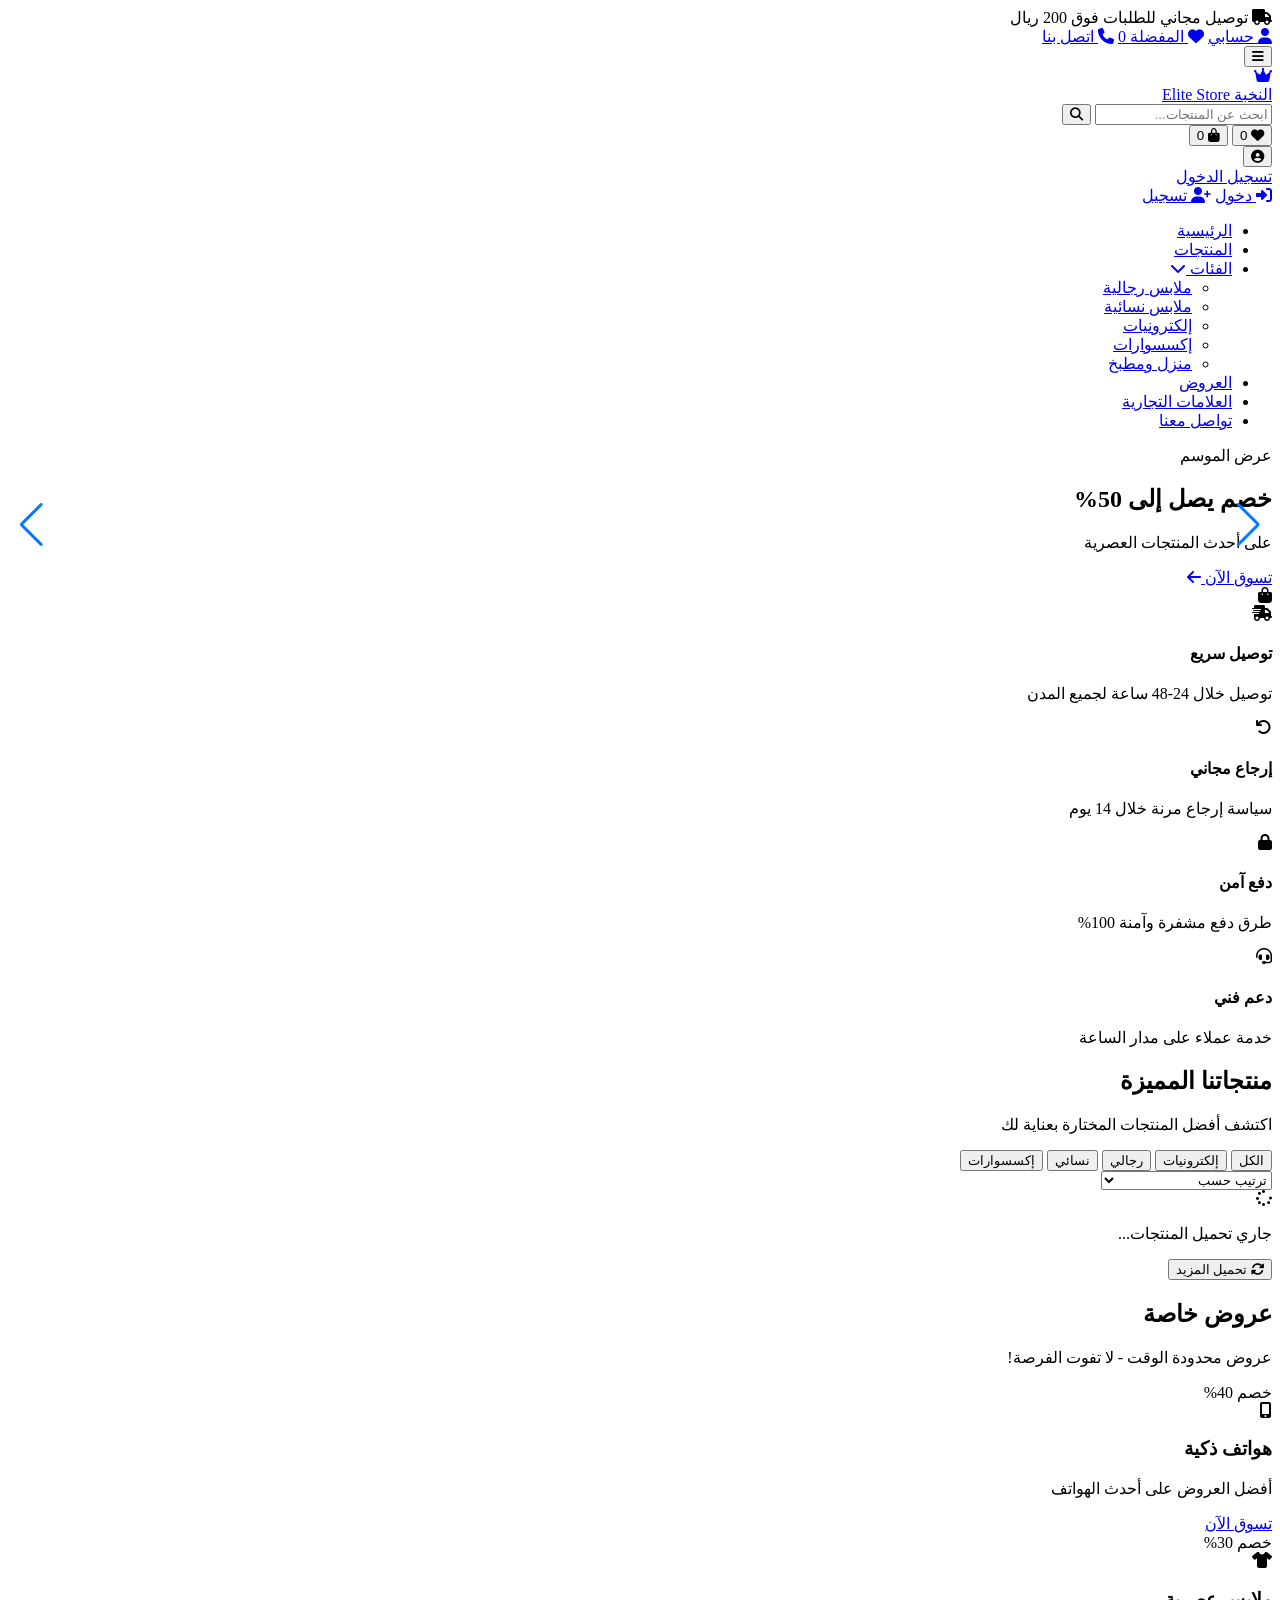
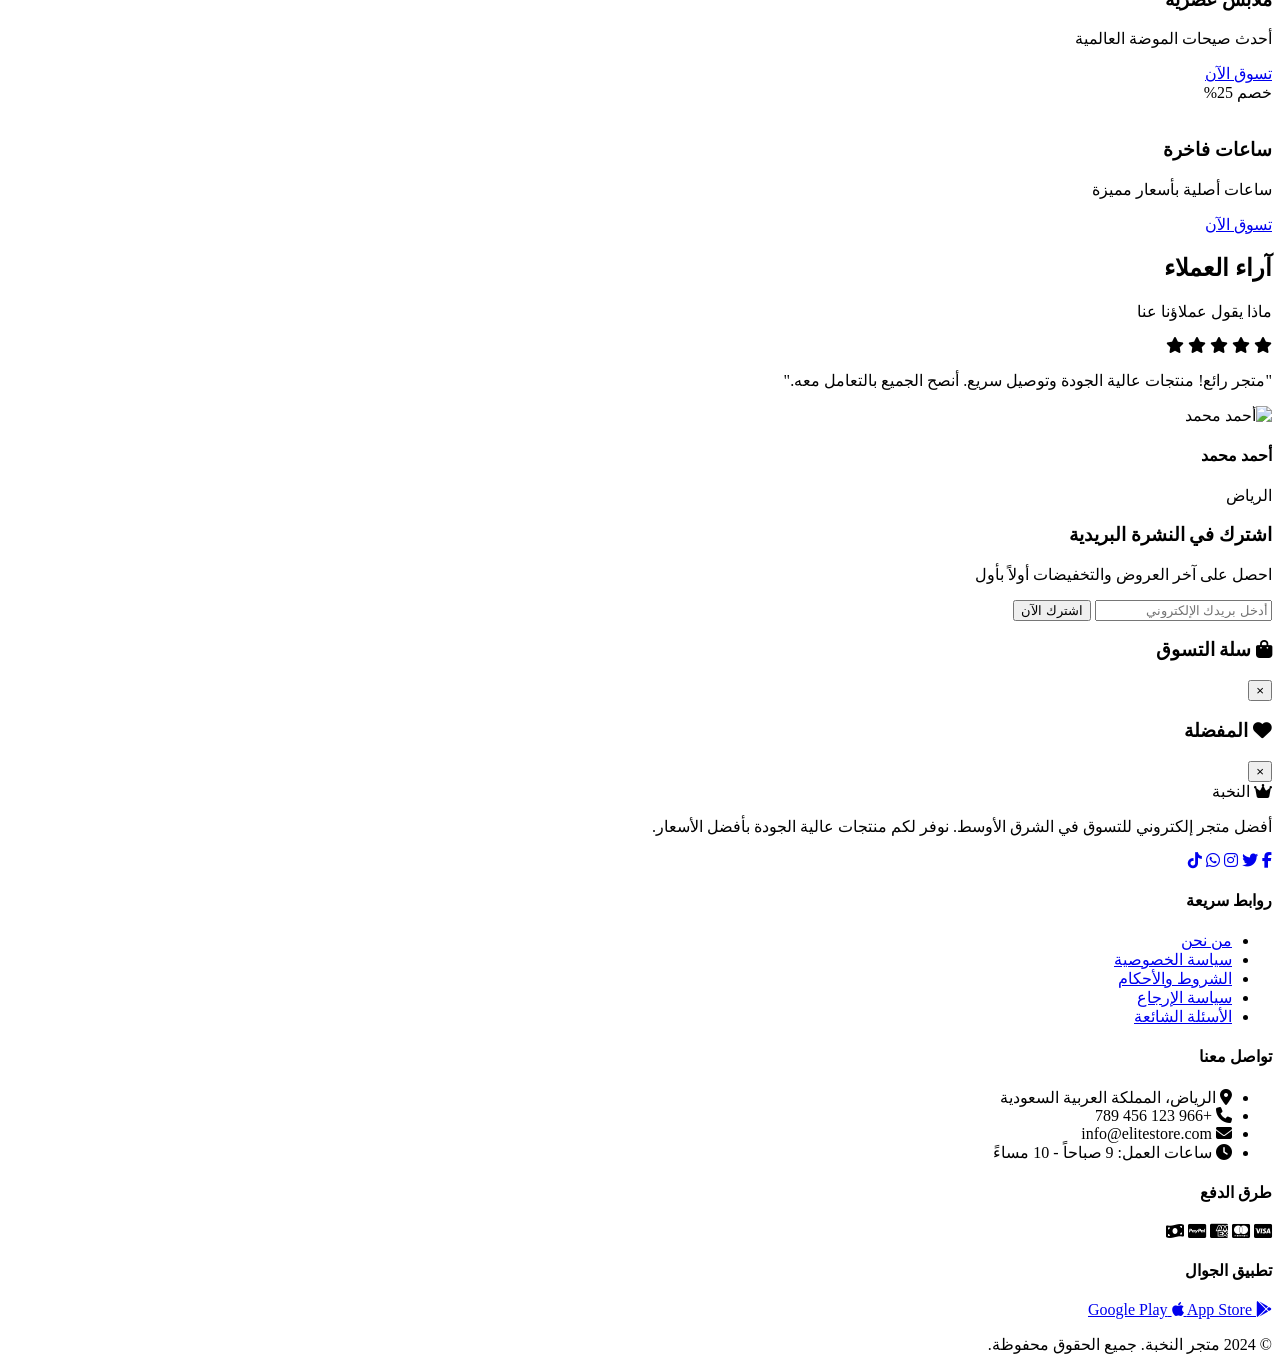
==== index.html @ f23080c7 "Add files via upload" ====
<!DOCTYPE html>
<html lang="ar" dir="rtl">
<head>
    <meta charset="UTF-8">
    <meta name="viewport" content="width=device-width, initial-scale=1.0">
    <title>متجر النخبة | Elite Store - المتجر الإلكتروني الأفضل</title>
    <meta name="description" content="متجر النخبة - أفضل متجر إلكتروني للتسوق في الشرق الأوسط. منتجات عالية الجودة بأفضل الأسعار.">
    
    <!-- Google Fonts -->
    <link rel="preconnect" href="https://fonts.googleapis.com">
    <link rel="preconnect" href="https://fonts.gstatic.com" crossorigin>
    <link href="https://fonts.googleapis.com/css2?family=Cairo:wght@400;600;700;900&family=Tajawal:wght@400;500;700;900&display=swap" rel="stylesheet">
    
    <!-- Font Awesome 6 -->
    <link rel="stylesheet" href="https://cdnjs.cloudflare.com/ajax/libs/font-awesome/6.4.0/css/all.min.css">
    
    <!-- Swiper CSS -->
    <link rel="stylesheet" href="https://cdn.jsdelivr.net/npm/swiper@10/swiper-bundle.min.css">
    
    <!-- SweetAlert2 -->
    <link rel="stylesheet" href="https://cdn.jsdelivr.net/npm/sweetalert2@11/dist/sweetalert2.min.css">
    
    <!-- ملفات CSS -->
    <link rel="stylesheet" href="css/style.css">
</head>
<body>
    <!-- شريط الإعلانات العلوي -->
    <div class="top-bar">
        <div class="container">
            <div class="top-bar-content">
                <span><i class="fas fa-truck"></i> توصيل مجاني للطلبات فوق 200 ريال</span>
                <div class="top-bar-links">
                    <a href="pages/login.html"><i class="fas fa-user"></i> حسابي</a>
                    <a href="#" id="wishlistBtn"><i class="fas fa-heart"></i> المفضلة <span class="wishlist-count" id="wishlistCount">0</span></a>
                    <a href="#"><i class="fas fa-phone"></i> اتصل بنا</a>
                </div>
            </div>
        </div>
    </div>

    <!-- الهيدر الرئيسي -->
    <header class="main-header">
        <div class="container">
            <div class="header-content">
                <button class="mobile-menu-btn" id="mobileMenuBtn">
                    <i class="fas fa-bars"></i>
                </button>
                
                <div class="logo">
                    <a href="index.html">
                        <i class="fas fa-crown"></i>
                        <div class="logo-text">
                            <span class="logo-title">النخبة</span>
                            <span class="logo-subtitle">Elite Store</span>
                        </div>
                    </a>
                </div>
                
                <div class="search-box">
                    <input type="text" placeholder="ابحث عن المنتجات..." id="searchInput">
                    <button id="searchBtn"><i class="fas fa-search"></i></button>
                </div>
                
                <div class="header-actions">
                    <button class="icon-btn" id="wishlistIcon" title="المفضلة">
                        <i class="fas fa-heart"></i>
                        <span class="badge wishlist-count" id="wishlistBadge">0</span>
                    </button>
                    <button class="icon-btn cart-btn" id="cartBtn" title="سلة التسوق">
                        <i class="fas fa-shopping-bag"></i>
                        <span class="badge cart-count" id="cartCount">0</span>
                    </button>
                    <div class="user-menu" id="userMenu">
                        <button class="icon-btn" id="userMenuBtn">
                            <i class="fas fa-user-circle"></i>
                        </button>
                        <div class="user-dropdown" id="userDropdown">
                            <div class="user-info" id="userInfo">
                                <a href="pages/login.html">تسجيل الدخول</a>
                            </div>
                            <div class="user-links">
                                <a href="pages/login.html"><i class="fas fa-sign-in-alt"></i> دخول</a>
                                <a href="pages/register.html"><i class="fas fa-user-plus"></i> تسجيل</a>
                            </div>
                        </div>
                    </div>
                </div>
            </div>
        </div>
        
        <!-- القائمة الرئيسية -->
        <nav class="main-nav" id="mainNav">
            <div class="container">
                <ul class="nav-list">
                    <li><a href="index.html" class="active">الرئيسية</a></li>
                    <li><a href="#products">المنتجات</a></li>
                    <li class="dropdown">
                        <a href="#">الفئات <i class="fas fa-chevron-down"></i></a>
                        <ul class="dropdown-menu">
                            <li><a href="#" class="category-link" data-category="men-fashion">ملابس رجالية</a></li>
                            <li><a href="#" class="category-link" data-category="women-fashion">ملابس نسائية</a></li>
                            <li><a href="#" class="category-link" data-category="electronics">إلكترونيات</a></li>
                            <li><a href="#" class="category-link" data-category="accessories">إكسسوارات</a></li>
                            <li><a href="#" class="category-link" data-category="home">منزل ومطبخ</a></li>
                        </ul>
                    </li>
                    <li><a href="#deals">العروض</a></li>
                    <li><a href="#">العلامات التجارية</a></li>
                    <li><a href="#">تواصل معنا</a></li>
                </ul>
            </div>
        </nav>
    </header>

    <!-- قسم البانر الرئيسي -->
    <section class="hero-section">
        <div class="container">
            <div class="swiper hero-slider">
                <div class="swiper-wrapper">
                    <div class="swiper-slide">
                        <div class="hero-slide slide-1">
                            <div class="hero-content">
                                <span class="hero-badge">عرض الموسم</span>
                                <h2>خصم يصل إلى 50%</h2>
                                <p>على أحدث المنتجات العصرية</p>
                                <a href="#products" class="btn-primary">تسوق الآن <i class="fas fa-arrow-left"></i></a>
                            </div>
                            <div class="hero-image">
                                <i class="fas fa-shopping-bag"></i>
                            </div>
                        </div>
                    </div>
                    <div class="swiper-slide">
                        <div class="hero-slide slide-2">
                            <div class="hero-content">
                                <span class="hero-badge">توصيل مجاني</span>
                                <h2>توصيل سريع</h2>
                                <p>نوصل طلبك خلال 24 ساعة</p>
                                <a href="#products" class="btn-primary">اكتشف المزيد <i class="fas fa-arrow-left"></i></a>
                            </div>
                            <div class="hero-image">
                                <i class="fas fa-shipping-fast"></i>
                            </div>
                        </div>
                    </div>
                    <div class="swiper-slide">
                        <div class="hero-slide slide-3">
                            <div class="hero-content">
                                <span class="hero-badge">ضمان الجودة</span>
                                <h2>منتجات أصلية</h2>
                                <p>جميع منتجاتنا مضمونة 100%</p>
                                <a href="#products" class="btn-primary">تصفح المنتجات <i class="fas fa-arrow-left"></i></a>
                            </div>
                            <div class="hero-image">
                                <i class="fas fa-shield-alt"></i>
                            </div>
                        </div>
                    </div>
                </div>
                <div class="swiper-pagination"></div>
                <div class="swiper-button-next"></div>
                <div class="swiper-button-prev"></div>
            </div>
        </div>
    </section>

    <!-- قسم المميزات -->
    <section class="features-section">
        <div class="container">
            <div class="features-grid">
                <div class="feature-card">
                    <div class="feature-icon">
                        <i class="fas fa-truck-fast"></i>
                    </div>
                    <h4>توصيل سريع</h4>
                    <p>توصيل خلال 24-48 ساعة لجميع المدن</p>
                </div>
                <div class="feature-card">
                    <div class="feature-icon">
                        <i class="fas fa-undo"></i>
                    </div>
                    <h4>إرجاع مجاني</h4>
                    <p>سياسة إرجاع مرنة خلال 14 يوم</p>
                </div>
                <div class="feature-card">
                    <div class="feature-icon">
                        <i class="fas fa-lock"></i>
                    </div>
                    <h4>دفع آمن</h4>
                    <p>طرق دفع مشفرة وآمنة 100%</p>
                </div>
                <div class="feature-card">
                    <div class="feature-icon">
                        <i class="fas fa-headset"></i>
                    </div>
                    <h4>دعم فني</h4>
                    <p>خدمة عملاء على مدار الساعة</p>
                </div>
            </div>
        </div>
    </section>

    <!-- قسم المنتجات -->
    <section class="products-section" id="products">
        <div class="container">
            <div class="section-header">
                <h2 class="section-title">منتجاتنا المميزة</h2>
                <p class="section-subtitle">اكتشف أفضل المنتجات المختارة بعناية لك</p>
            </div>
            
            <!-- أزرار التصفية -->
            <div class="filter-bar">
                <div class="filter-buttons">
                    <button class="filter-btn active" data-category="all">الكل</button>
                    <button class="filter-btn" data-category="electronics">إلكترونيات</button>
                    <button class="filter-btn" data-category="men-fashion">رجالي</button>
                    <button class="filter-btn" data-category="women-fashion">نسائي</button>
                    <button class="filter-btn" data-category="accessories">إكسسوارات</button>
                </div>
                <div class="sort-select">
                    <select id="sortSelect">
                        <option value="default">ترتيب حسب</option>
                        <option value="price-asc">السعر: من الأقل إلى الأعلى</option>
                        <option value="price-desc">السعر: من الأعلى إلى الأقل</option>
                        <option value="rating">الأعلى تقييماً</option>
                        <option value="newest">الأحدث</option>
                    </select>
                </div>
            </div>
            
            <!-- شبكة المنتجات -->
            <div class="products-grid" id="productsGrid">
                <!-- المنتجات ستضاف ديناميكياً -->
                <div class="loading-spinner">
                    <i class="fas fa-spinner fa-spin"></i>
                    <p>جاري تحميل المنتجات...</p>
                </div>
            </div>
            
            <!-- زر تحميل المزيد -->
            <div class="load-more-container">
                <button class="btn-load-more" id="loadMoreBtn">
                    <i class="fas fa-sync-alt"></i> تحميل المزيد
                </button>
            </div>
        </div>
    </section>

    <!-- قسم العروض الخاصة -->
    <section class="deals-section" id="deals">
        <div class="container">
            <div class="section-header">
                <h2 class="section-title">عروض خاصة</h2>
                <p class="section-subtitle">عروض محدودة الوقت - لا تفوت الفرصة!</p>
            </div>
            <div class="deals-grid">
                <div class="deal-card deal-1">
                    <div class="deal-badge">خصم 40%</div>
                    <div class="deal-content">
                        <i class="fas fa-mobile-alt deal-icon"></i>
                        <h3>هواتف ذكية</h3>
                        <p>أفضل العروض على أحدث الهواتف</p>
                        <a href="#" class="btn-deal">تسوق الآن</a>
                    </div>
                </div>
                <div class="deal-card deal-2">
                    <div class="deal-badge">خصم 30%</div>
                    <div class="deal-content">
                        <i class="fas fa-tshirt deal-icon"></i>
                        <h3>ملابس عصرية</h3>
                        <p>أحدث صيحات الموضة العالمية</p>
                        <a href="#" class="btn-deal">تسوق الآن</a>
                    </div>
                </div>
                <div class="deal-card deal-3">
                    <div class="deal-badge">خصم 25%</div>
                    <div class="deal-content">
                        <i class="fas fa-watch deal-icon"></i>
                        <h3>ساعات فاخرة</h3>
                        <p>ساعات أصلية بأسعار مميزة</p>
                        <a href="#" class="btn-deal">تسوق الآن</a>
                    </div>
                </div>
            </div>
        </div>
    </section>

    <!-- قسم التقييمات -->
    <section class="testimonials-section">
        <div class="container">
            <div class="section-header">
                <h2 class="section-title">آراء العملاء</h2>
                <p class="section-subtitle">ماذا يقول عملاؤنا عنا</p>
            </div>
            <div class="swiper testimonials-slider">
                <div class="swiper-wrapper">
                    <div class="swiper-slide">
                        <div class="testimonial-card">
                            <div class="testimonial-rating">
                                <i class="fas fa-star"></i>
                                <i class="fas fa-star"></i>
                                <i class="fas fa-star"></i>
                                <i class="fas fa-star"></i>
                                <i class="fas fa-star"></i>
                            </div>
                            <p class="testimonial-text">"متجر رائع! منتجات عالية الجودة وتوصيل سريع. أنصح الجميع بالتعامل معه."</p>
                            <div class="testimonial-author">
                                <img src="https://i.pravatar.cc/60?img=1" alt="أحمد محمد">
                                <div>
                                    <h4>أحمد محمد</h4>
                                    <span>الرياض</span>
                                </div>
                            </div>
                        </div>
                    </div>
                    <div class="swiper-slide">
                        <div class="testimonial-card">
                            <div class="testimonial-rating">
                                <i class="fas fa-star"></i>
                                <i class="fas fa-star"></i>
                                <i class="fas fa-star"></i>
                                <i class="fas fa-star"></i>
                                <i class="fas fa-star"></i>
                            </div>
                            <p class="testimonial-text">"خدمة عملاء ممتازة وسياسة إرجاع مرنة. شكراً متجر النخبة!"</p>
                            <div class="testimonial-author">
                                <img src="https://i.pravatar.cc/60?img=5" alt="سارة عبدالله">
                                <div>
                                    <h4>سارة عبدالله</h4>
                                    <span>جدة</span>
                                </div>
                            </div>
                        </div>
                    </div>
                </div>
                <div class="swiper-pagination"></div>
            </div>
        </div>
    </section>

    <!-- النشرة البريدية -->
    <section class="newsletter-section">
        <div class="container">
            <div class="newsletter-content">
                <div class="newsletter-text">
                    <h3>اشترك في النشرة البريدية</h3>
                    <p>احصل على آخر العروض والتخفيضات أولاً بأول</p>
                </div>
                <form class="newsletter-form" id="newsletterForm">
                    <input type="email" placeholder="أدخل بريدك الإلكتروني" required>
                    <button type="submit">اشترك الآن</button>
                </form>
            </div>
        </div>
    </section>

    <!-- نافذة السلة المنبثقة -->
    <div class="cart-overlay" id="cartOverlay"></div>
    <div class="cart-modal" id="cartModal">
        <div class="cart-header">
            <h3><i class="fas fa-shopping-bag"></i> سلة التسوق</h3>
            <button class="close-btn" id="closeCartBtn">&times;</button>
        </div>
        <div class="cart-body" id="cartBody">
            <!-- عناصر السلة -->
        </div>
        <div class="cart-footer" id="cartFooter">
            <!-- ملخص السلة -->
        </div>
    </div>

    <!-- نافذة المفضلة -->
    <div class="wishlist-overlay" id="wishlistOverlay"></div>
    <div class="wishlist-modal" id="wishlistModal">
        <div class="wishlist-header">
            <h3><i class="fas fa-heart"></i> المفضلة</h3>
            <button class="close-btn" id="closeWishlistBtn">&times;</button>
        </div>
        <div class="wishlist-body" id="wishlistBody">
            <!-- عناصر المفضلة -->
        </div>
    </div>

    <!-- إشعار -->
    <div class="notification" id="notification"></div>

    <!-- التذييل -->
    <footer class="main-footer">
        <div class="container">
            <div class="footer-grid">
                <div class="footer-col">
                    <div class="footer-logo">
                        <i class="fas fa-crown"></i>
                        <span>النخبة</span>
                    </div>
                    <p>أفضل متجر إلكتروني للتسوق في الشرق الأوسط. نوفر لكم منتجات عالية الجودة بأفضل الأسعار.</p>
                    <div class="social-links">
                        <a href="#"><i class="fab fa-facebook-f"></i></a>
                        <a href="#"><i class="fab fa-twitter"></i></a>
                        <a href="#"><i class="fab fa-instagram"></i></a>
                        <a href="#"><i class="fab fa-whatsapp"></i></a>
                        <a href="#"><i class="fab fa-tiktok"></i></a>
                    </div>
                </div>
                <div class="footer-col">
                    <h4>روابط سريعة</h4>
                    <ul>
                        <li><a href="#">من نحن</a></li>
                        <li><a href="#">سياسة الخصوصية</a></li>
                        <li><a href="#">الشروط والأحكام</a></li>
                        <li><a href="#">سياسة الإرجاع</a></li>
                        <li><a href="#">الأسئلة الشائعة</a></li>
                    </ul>
                </div>
                <div class="footer-col">
                    <h4>تواصل معنا</h4>
                    <ul class="contact-info">
                        <li><i class="fas fa-map-marker-alt"></i> الرياض، المملكة العربية السعودية</li>
                        <li><i class="fas fa-phone"></i> +966 123 456 789</li>
                        <li><i class="fas fa-envelope"></i> info@elitestore.com</li>
                        <li><i class="fas fa-clock"></i> ساعات العمل: 9 صباحاً - 10 مساءً</li>
                    </ul>
                </div>
                <div class="footer-col">
                    <h4>طرق الدفع</h4>
                    <div class="payment-methods">
                        <i class="fab fa-cc-visa"></i>
                        <i class="fab fa-cc-mastercard"></i>
                        <i class="fab fa-cc-amex"></i>
                        <i class="fab fa-cc-paypal"></i>
                        <i class="fas fa-money-bill-wave"></i>
                    </div>
                    <h4 style="margin-top: 20px;">تطبيق الجوال</h4>
                    <div class="app-buttons">
                        <a href="#" class="app-btn">
                            <i class="fab fa-google-play"></i>
                            <span>Google Play</span>
                        </a>
                        <a href="#" class="app-btn">
                            <i class="fab fa-apple"></i>
                            <span>App Store</span>
                        </a>
                    </div>
                </div>
            </div>
            <div class="footer-bottom">
                <p>&copy; 2024 متجر النخبة. جميع الحقوق محفوظة.</p>
            </div>
        </div>
    </footer>

    <!-- Scripts -->
    <script src="https://cdn.jsdelivr.net/npm/swiper@10/swiper-bundle.min.js"></script>
    <script src="https://cdn.jsdelivr.net/npm/sweetalert2@11"></script>
    <script src="js/api.js"></script>
    <script src="js/cart.js"></script>
    <script src="js/products.js"></script>
    <script src="js/main.js"></script>
</body>
</html>
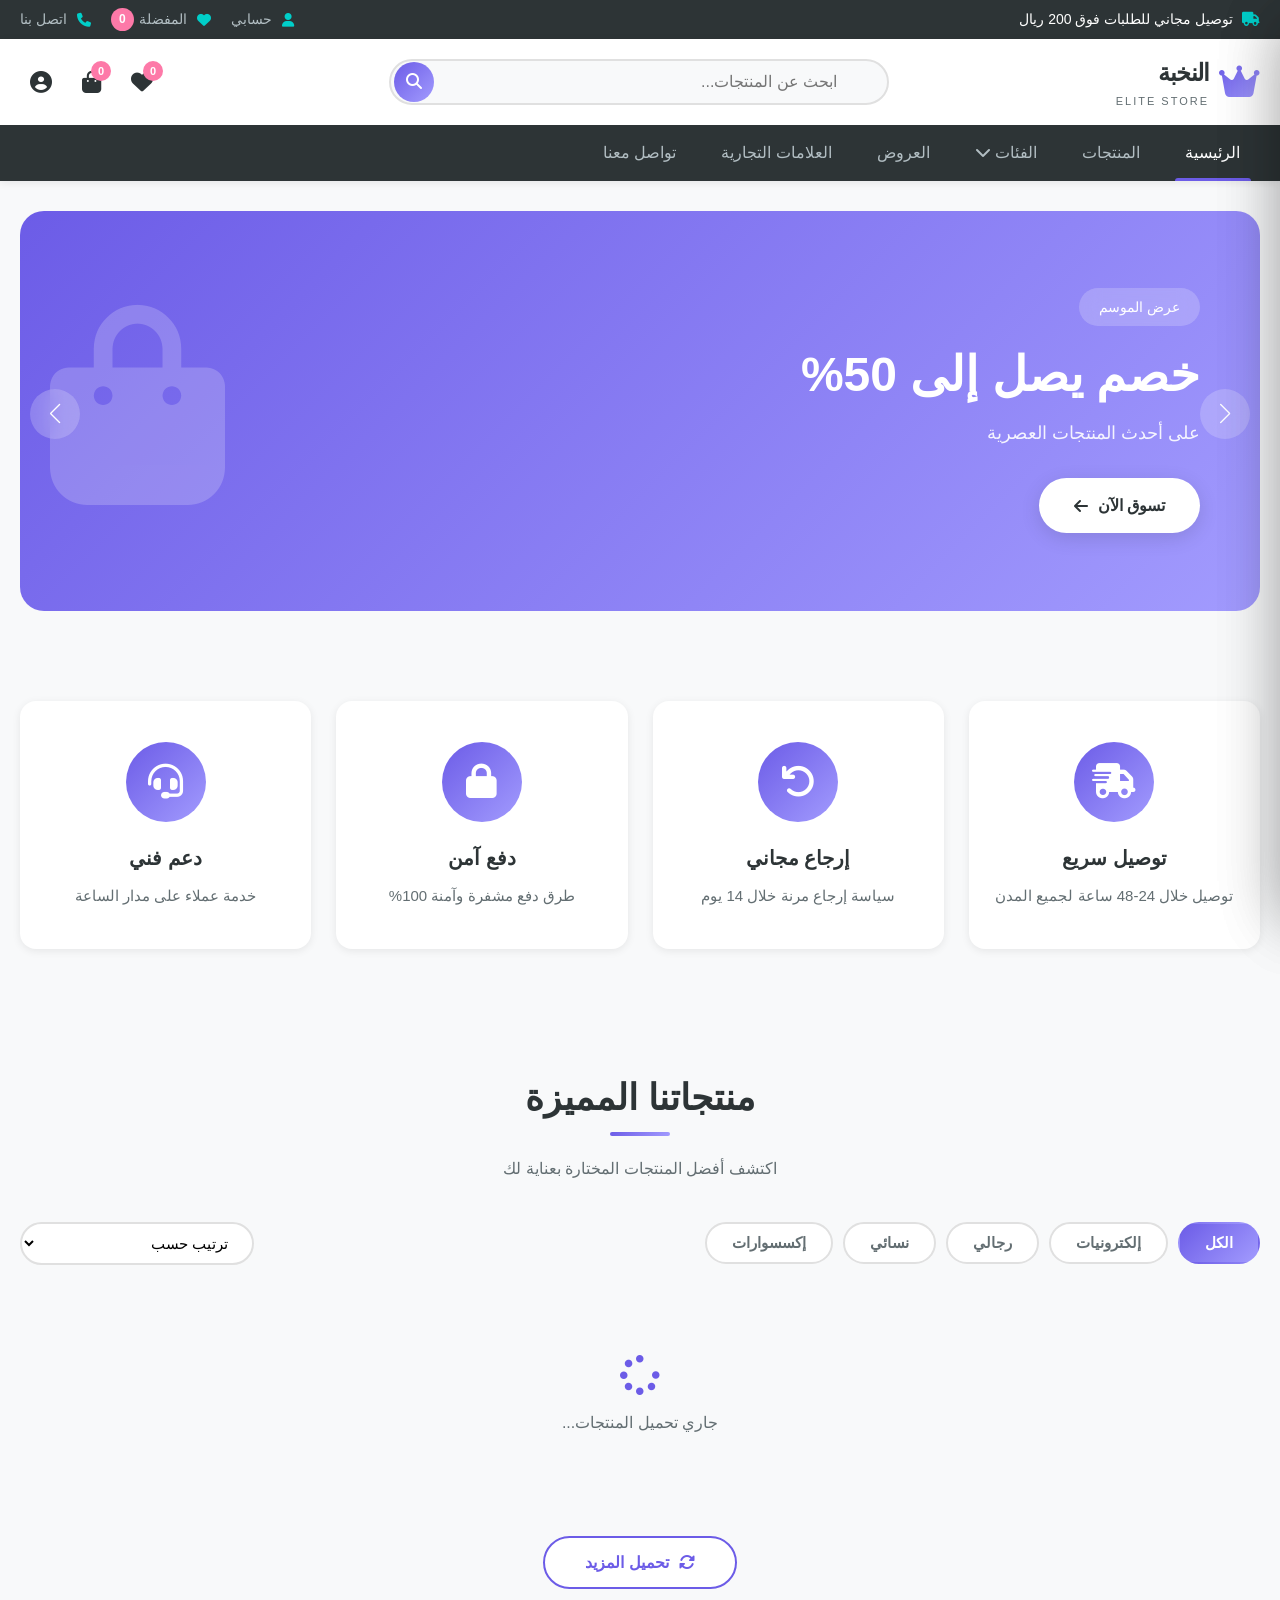
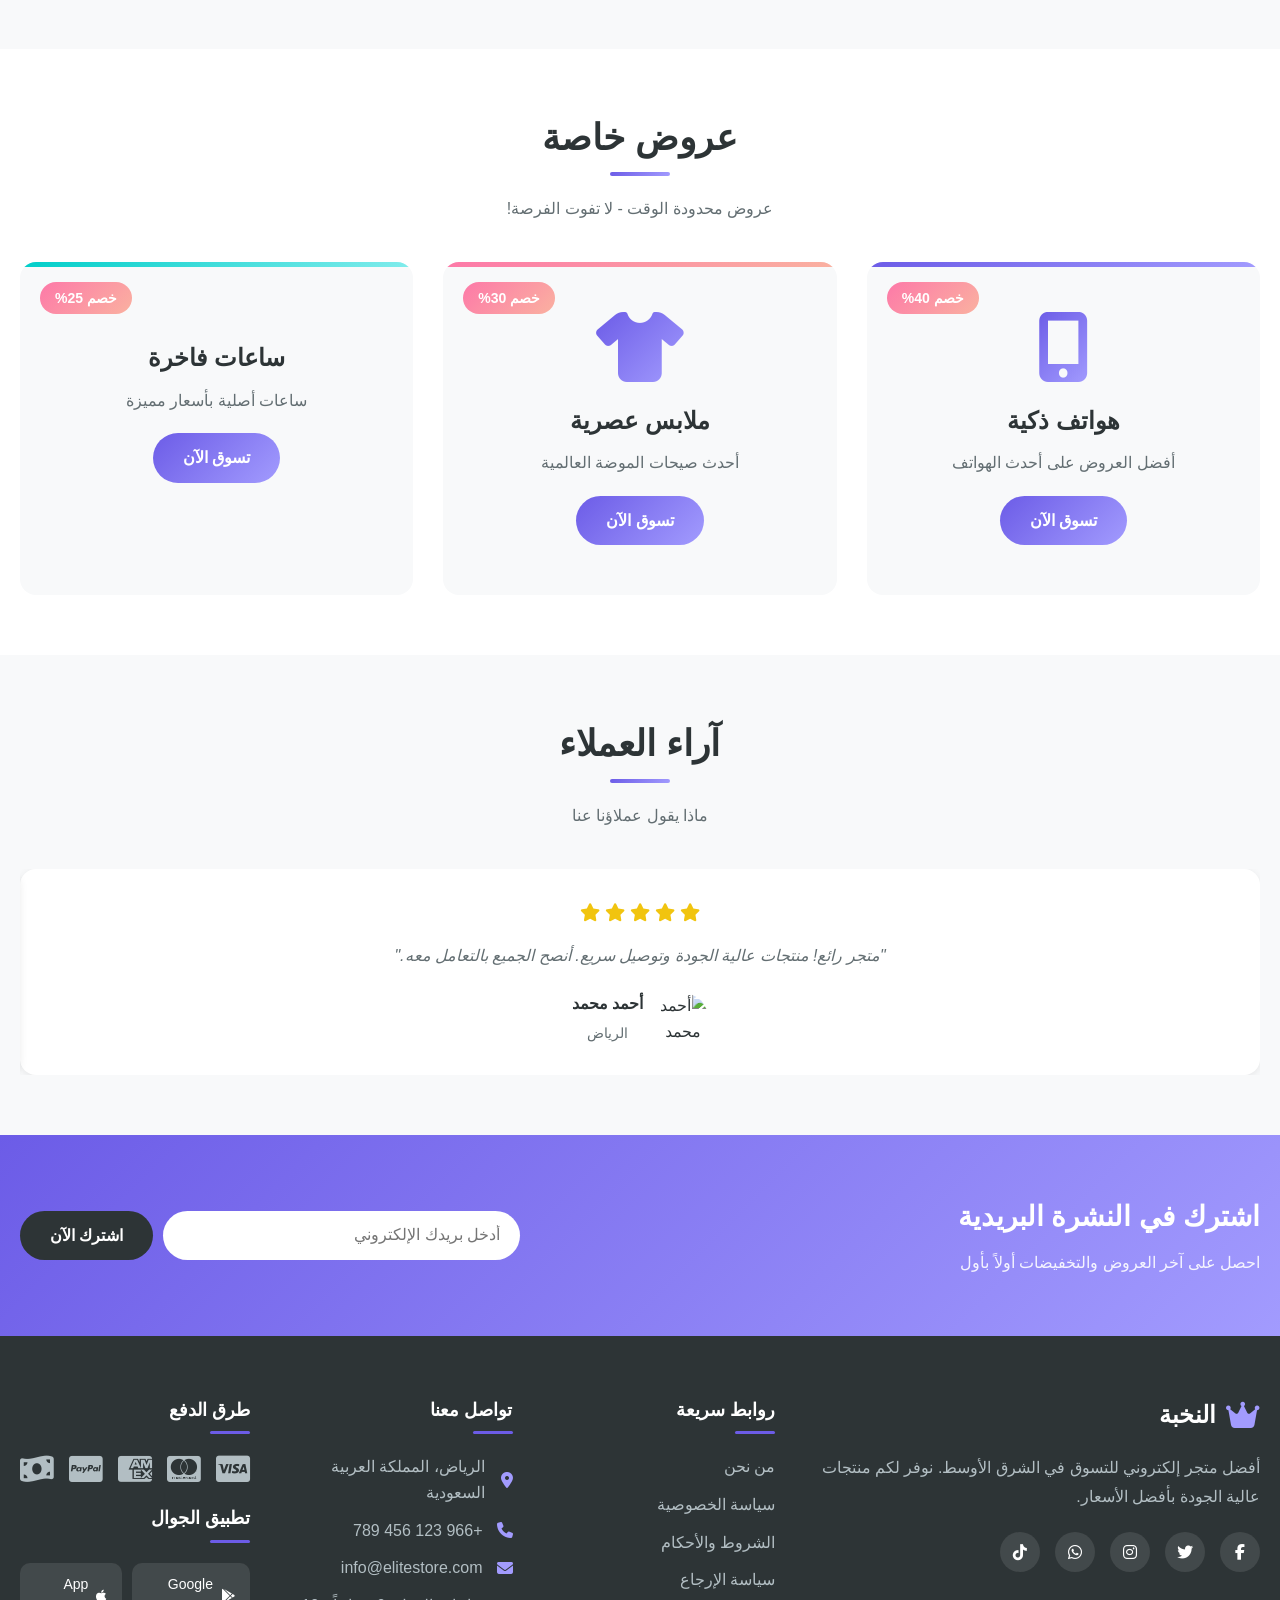
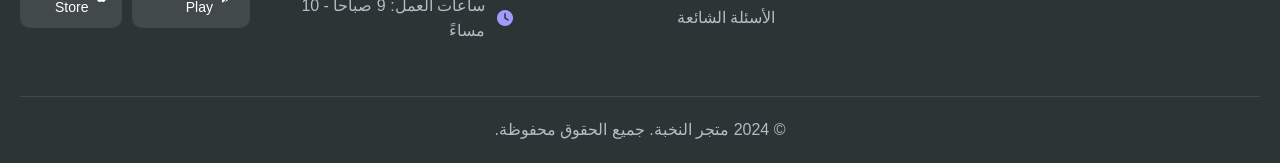
==== commit 2fdd06bf: "Update CSS and JS file paths in index.html" ====
--- a/index.html
+++ b/index.html
@@ -21,7 +21,7 @@
     <link rel="stylesheet" href="https://cdn.jsdelivr.net/npm/sweetalert2@11/dist/sweetalert2.min.css">
     
     <!-- ملفات CSS -->
-    <link rel="stylesheet" href="css/style.css">
+    <link rel="stylesheet" href="style.css">
 </head>
 <body>
     <!-- شريط الإعلانات العلوي -->
@@ -452,9 +452,9 @@
     <!-- Scripts -->
     <script src="https://cdn.jsdelivr.net/npm/swiper@10/swiper-bundle.min.js"></script>
     <script src="https://cdn.jsdelivr.net/npm/sweetalert2@11"></script>
-    <script src="js/api.js"></script>
-    <script src="js/cart.js"></script>
-    <script src="js/products.js"></script>
-    <script src="js/main.js"></script>
+    <script src="api.js"></script>
+    <script src="cart.js"></script>
+    <script src="products.js"></script>
+    <script src="main.js"></script>
 </body>
-</html>+</html>
--- a/style.css
+++ b/style.css
@@ -0,0 +1,1588 @@
+/* ==================== CSS Variables ==================== */
+:root {
+    --primary-color: #6c5ce7;
+    --primary-dark: #5a4bd1;
+    --primary-light: #a29bfe;
+    --secondary-color: #00cec9;
+    --accent-color: #fd79a8;
+    --success-color: #00b894;
+    --warning-color: #fdcb6e;
+    --danger-color: #e17055;
+    --dark-color: #2d3436;
+    --light-color: #f8f9fa;
+    --gray-color: #636e72;
+    --white-color: #ffffff;
+    --gradient-1: linear-gradient(135deg, #6c5ce7, #a29bfe);
+    --gradient-2: linear-gradient(135deg, #00cec9, #81ecec);
+    --gradient-3: linear-gradient(135deg, #fd79a8, #fab1a0);
+    --gradient-4: linear-gradient(135deg, #fdcb6e, #ffeaa7);
+    --shadow-sm: 0 2px 8px rgba(0,0,0,0.08);
+    --shadow-md: 0 5px 20px rgba(0,0,0,0.12);
+    --shadow-lg: 0 10px 40px rgba(0,0,0,0.15);
+    --shadow-xl: 0 20px 60px rgba(0,0,0,0.2);
+    --border-radius: 16px;
+    --border-radius-sm: 10px;
+    --border-radius-lg: 24px;
+    --transition: all 0.3s cubic-bezier(0.4, 0, 0.2, 1);
+}
+
+/* ==================== Global Styles ==================== */
+* {
+    margin: 0;
+    padding: 0;
+    box-sizing: border-box;
+}
+
+html {
+    scroll-behavior: smooth;
+    scroll-padding-top: 80px;
+}
+
+body {
+    font-family: 'Tajawal', 'Cairo', sans-serif;
+    background-color: var(--light-color);
+    color: var(--dark-color);
+    line-height: 1.6;
+    overflow-x: hidden;
+}
+
+.container {
+    max-width: 1280px;
+    margin: 0 auto;
+    padding: 0 20px;
+}
+
+a {
+    text-decoration: none;
+    color: inherit;
+    transition: var(--transition);
+}
+
+ul {
+    list-style: none;
+}
+
+button {
+    cursor: pointer;
+    border: none;
+    outline: none;
+    font-family: inherit;
+}
+
+img {
+    max-width: 100%;
+    height: auto;
+}
+
+/* ==================== Scrollbar ==================== */
+::-webkit-scrollbar {
+    width: 8px;
+}
+
+::-webkit-scrollbar-track {
+    background: #f1f1f1;
+}
+
+::-webkit-scrollbar-thumb {
+    background: var(--primary-light);
+    border-radius: 4px;
+}
+
+::-webkit-scrollbar-thumb:hover {
+    background: var(--primary-color);
+}
+
+/* ==================== Top Bar ==================== */
+.top-bar {
+    background: var(--dark-color);
+    color: var(--white-color);
+    padding: 8px 0;
+    font-size: 14px;
+}
+
+.top-bar-content {
+    display: flex;
+    justify-content: space-between;
+    align-items: center;
+    flex-wrap: wrap;
+    gap: 10px;
+}
+
+.top-bar-content i {
+    margin-left: 5px;
+    color: var(--secondary-color);
+}
+
+.top-bar-links {
+    display: flex;
+    gap: 20px;
+    align-items: center;
+}
+
+.top-bar-links a {
+    color: #b2bec3;
+    transition: var(--transition);
+    display: flex;
+    align-items: center;
+    gap: 5px;
+}
+
+.top-bar-links a:hover {
+    color: var(--white-color);
+}
+
+.wishlist-count {
+    background: var(--accent-color);
+    color: white;
+    padding: 2px 8px;
+    border-radius: 50%;
+    font-size: 12px;
+    font-weight: 700;
+}
+
+/* ==================== Main Header ==================== */
+.main-header {
+    background: var(--white-color);
+    box-shadow: var(--shadow-sm);
+    position: sticky;
+    top: 0;
+    z-index: 1000;
+}
+
+.header-content {
+    display: flex;
+    align-items: center;
+    justify-content: space-between;
+    padding: 15px 0;
+    gap: 20px;
+}
+
+.mobile-menu-btn {
+    display: none;
+    background: none;
+    font-size: 24px;
+    color: var(--dark-color);
+    padding: 10px;
+}
+
+.logo a {
+    display: flex;
+    align-items: center;
+    gap: 10px;
+}
+
+.logo i {
+    font-size: 36px;
+    background: var(--gradient-1);
+    -webkit-background-clip: text;
+    -webkit-text-fill-color: transparent;
+    background-clip: text;
+}
+
+.logo-text {
+    display: flex;
+    flex-direction: column;
+}
+
+.logo-title {
+    font-size: 24px;
+    font-weight: 900;
+    color: var(--dark-color);
+    letter-spacing: -1px;
+}
+
+.logo-subtitle {
+    font-size: 11px;
+    color: var(--gray-color);
+    letter-spacing: 2px;
+    text-transform: uppercase;
+}
+
+.search-box {
+    flex: 1;
+    max-width: 500px;
+    position: relative;
+}
+
+.search-box input {
+    width: 100%;
+    padding: 12px 50px 12px 20px;
+    border: 2px solid #e0e0e0;
+    border-radius: 50px;
+    font-size: 16px;
+    transition: var(--transition);
+    background: var(--light-color);
+    font-family: inherit;
+}
+
+.search-box input:focus {
+    border-color: var(--primary-color);
+    outline: none;
+    box-shadow: 0 0 0 3px rgba(108, 92, 231, 0.1);
+}
+
+.search-box button {
+    position: absolute;
+    left: 5px;
+    top: 50%;
+    transform: translateY(-50%);
+    background: var(--gradient-1);
+    color: white;
+    width: 40px;
+    height: 40px;
+    border-radius: 50%;
+    font-size: 16px;
+    transition: var(--transition);
+}
+
+.search-box button:hover {
+    transform: translateY(-50%) scale(1.05);
+    box-shadow: var(--shadow-md);
+}
+
+.header-actions {
+    display: flex;
+    gap: 10px;
+    align-items: center;
+}
+
+.icon-btn {
+    position: relative;
+    background: none;
+    font-size: 22px;
+    color: var(--dark-color);
+    padding: 10px;
+    border-radius: 50%;
+    transition: var(--transition);
+    display: flex;
+    align-items: center;
+    justify-content: center;
+}
+
+.icon-btn:hover {
+    background: var(--light-color);
+    color: var(--primary-color);
+}
+
+.badge {
+    position: absolute;
+    top: 0;
+    right: 0;
+    background: var(--accent-color);
+    color: white;
+    font-size: 11px;
+    font-weight: 700;
+    min-width: 20px;
+    height: 20px;
+    border-radius: 50%;
+    display: flex;
+    align-items: center;
+    justify-content: center;
+    padding: 0 5px;
+}
+
+/* User Menu */
+.user-menu {
+    position: relative;
+}
+
+.user-dropdown {
+    position: absolute;
+    top: 100%;
+    left: 0;
+    background: var(--white-color);
+    min-width: 200px;
+    box-shadow: var(--shadow-lg);
+    border-radius: var(--border-radius-sm);
+    padding: 15px;
+    opacity: 0;
+    visibility: hidden;
+    transform: translateY(10px);
+    transition: var(--transition);
+    z-index: 100;
+}
+
+.user-menu:hover .user-dropdown {
+    opacity: 1;
+    visibility: visible;
+    transform: translateY(0);
+}
+
+.user-info {
+    padding-bottom: 15px;
+    border-bottom: 1px solid #eee;
+    margin-bottom: 10px;
+}
+
+.user-info a {
+    color: var(--primary-color);
+    font-weight: 600;
+}
+
+.user-links a {
+    display: block;
+    padding: 8px 0;
+    color: var(--dark-color);
+    transition: var(--transition);
+}
+
+.user-links a:hover {
+    color: var(--primary-color);
+    padding-right: 5px;
+}
+
+/* ==================== Navigation ==================== */
+.main-nav {
+    background: var(--dark-color);
+    padding: 0;
+}
+
+.nav-list {
+    display: flex;
+    gap: 5px;
+}
+
+.nav-list > li {
+    position: relative;
+}
+
+.nav-list > li > a {
+    display: block;
+    padding: 15px 20px;
+    color: #b2bec3;
+    font-weight: 500;
+    transition: var(--transition);
+    position: relative;
+}
+
+.nav-list > li > a::after {
+    content: '';
+    position: absolute;
+    bottom: 0;
+    left: 50%;
+    transform: translateX(-50%);
+    width: 0;
+    height: 3px;
+    background: var(--primary-color);
+    transition: var(--transition);
+    border-radius: 3px 3px 0 0;
+}
+
+.nav-list > li > a:hover,
+.nav-list > li > a.active {
+    color: var(--white-color);
+}
+
+.nav-list > li > a:hover::after,
+.nav-list > li > a.active::after {
+    width: 80%;
+}
+
+.dropdown-menu {
+    position: absolute;
+    top: 100%;
+    right: 0;
+    background: var(--white-color);
+    min-width: 200px;
+    box-shadow: var(--shadow-lg);
+    border-radius: var(--border-radius-sm);
+    padding: 10px 0;
+    opacity: 0;
+    visibility: hidden;
+    transform: translateY(10px);
+    transition: var(--transition);
+    z-index: 100;
+}
+
+.dropdown:hover .dropdown-menu {
+    opacity: 1;
+    visibility: visible;
+    transform: translateY(0);
+}
+
+.dropdown-menu li a {
+    display: block;
+    padding: 10px 20px;
+    color: var(--dark-color);
+    transition: var(--transition);
+}
+
+.dropdown-menu li a:hover {
+    background: var(--light-color);
+    color: var(--primary-color);
+    padding-right: 25px;
+}
+
+/* ==================== Hero Section ==================== */
+.hero-section {
+    padding: 30px 0;
+}
+
+.hero-slide {
+    display: flex;
+    align-items: center;
+    justify-content: space-between;
+    padding: 60px;
+    border-radius: var(--border-radius-lg);
+    color: var(--white-color);
+    min-height: 400px;
+    position: relative;
+    overflow: hidden;
+}
+
+.slide-1 { background: var(--gradient-1); }
+.slide-2 { background: var(--gradient-3); }
+.slide-3 { background: var(--gradient-2); }
+
+.hero-badge {
+    display: inline-block;
+    background: rgba(255,255,255,0.2);
+    padding: 8px 20px;
+    border-radius: 50px;
+    font-size: 14px;
+    margin-bottom: 20px;
+    backdrop-filter: blur(10px);
+}
+
+.hero-content h2 {
+    font-size: 48px;
+    font-weight: 900;
+    margin-bottom: 15px;
+    line-height: 1.2;
+}
+
+.hero-content p {
+    font-size: 18px;
+    margin-bottom: 30px;
+    opacity: 0.9;
+}
+
+.hero-image {
+    font-size: 200px;
+    opacity: 0.2;
+    position: absolute;
+    left: 30px;
+    top: 50%;
+    transform: translateY(-50%);
+}
+
+.btn-primary {
+    display: inline-flex;
+    align-items: center;
+    gap: 10px;
+    background: var(--white-color);
+    color: var(--dark-color);
+    padding: 15px 35px;
+    border-radius: 50px;
+    font-weight: 700;
+    font-size: 16px;
+    transition: var(--transition);
+    box-shadow: var(--shadow-md);
+}
+
+.btn-primary:hover {
+    transform: translateY(-3px);
+    box-shadow: var(--shadow-lg);
+    color: var(--primary-color);
+}
+
+/* Swiper Customization */
+.swiper-button-next,
+.swiper-button-prev {
+    color: var(--white-color) !important;
+    background: rgba(255,255,255,0.2);
+    width: 50px !important;
+    height: 50px !important;
+    border-radius: 50%;
+    backdrop-filter: blur(10px);
+}
+
+.swiper-button-next:after,
+.swiper-button-prev:after {
+    font-size: 20px !important;
+}
+
+.swiper-pagination-bullet {
+    background: var(--white-color) !important;
+    opacity: 0.5;
+}
+
+.swiper-pagination-bullet-active {
+    opacity: 1;
+    width: 30px !important;
+    border-radius: 5px !important;
+}
+
+/* ==================== Features Section ==================== */
+.features-section {
+    padding: 60px 0;
+}
+
+.features-grid {
+    display: grid;
+    grid-template-columns: repeat(4, 1fr);
+    gap: 25px;
+}
+
+.feature-card {
+    text-align: center;
+    padding: 40px 25px;
+    background: var(--white-color);
+    border-radius: var(--border-radius);
+    box-shadow: var(--shadow-sm);
+    transition: var(--transition);
+    border: 1px solid transparent;
+}
+
+.feature-card:hover {
+    transform: translateY(-8px);
+    box-shadow: var(--shadow-lg);
+    border-color: var(--primary-light);
+}
+
+.feature-icon {
+    width: 80px;
+    height: 80px;
+    margin: 0 auto 20px;
+    background: var(--gradient-1);
+    border-radius: 50%;
+    display: flex;
+    align-items: center;
+    justify-content: center;
+}
+
+.feature-icon i {
+    font-size: 35px;
+    color: var(--white-color);
+}
+
+.feature-card h4 {
+    font-size: 20px;
+    margin-bottom: 10px;
+    color: var(--dark-color);
+}
+
+.feature-card p {
+    color: var(--gray-color);
+    font-size: 15px;
+    line-height: 1.6;
+}
+
+/* ==================== Products Section ==================== */
+.products-section {
+    padding: 60px 0;
+}
+
+.section-header {
+    text-align: center;
+    margin-bottom: 40px;
+}
+
+.section-title {
+    font-size: 36px;
+    font-weight: 900;
+    color: var(--dark-color);
+    margin-bottom: 10px;
+    position: relative;
+    display: inline-block;
+}
+
+.section-title::after {
+    content: '';
+    position: absolute;
+    bottom: -10px;
+    left: 50%;
+    transform: translateX(-50%);
+    width: 60px;
+    height: 4px;
+    background: var(--gradient-1);
+    border-radius: 2px;
+}
+
+.section-subtitle {
+    color: var(--gray-color);
+    font-size: 16px;
+    margin-top: 20px;
+}
+
+.filter-bar {
+    display: flex;
+    justify-content: space-between;
+    align-items: center;
+    margin-bottom: 30px;
+    flex-wrap: wrap;
+    gap: 15px;
+}
+
+.filter-buttons {
+    display: flex;
+    gap: 10px;
+    flex-wrap: wrap;
+}
+
+.filter-btn {
+    padding: 10px 25px;
+    background: var(--white-color);
+    border: 2px solid #e0e0e0;
+    border-radius: 50px;
+    font-size: 15px;
+    font-weight: 600;
+    transition: var(--transition);
+    color: var(--gray-color);
+}
+
+.filter-btn.active,
+.filter-btn:hover {
+    background: var(--gradient-1);
+    color: var(--white-color);
+    border-color: transparent;
+}
+
+.sort-select select {
+    padding: 10px 20px;
+    border: 2px solid #e0e0e0;
+    border-radius: 50px;
+    font-size: 15px;
+    font-family: inherit;
+    background: var(--white-color);
+    cursor: pointer;
+}
+
+.products-grid {
+    display: grid;
+    grid-template-columns: repeat(auto-fill, minmax(280px, 1fr));
+    gap: 30px;
+}
+
+.product-card {
+    background: var(--white-color);
+    border-radius: var(--border-radius);
+    overflow: hidden;
+    box-shadow: var(--shadow-sm);
+    transition: var(--transition);
+    position: relative;
+    display: flex;
+    flex-direction: column;
+}
+
+.product-card:hover {
+    transform: translateY(-8px);
+    box-shadow: var(--shadow-lg);
+}
+
+.product-card.clickable {
+    cursor: pointer;
+}
+
+.product-badge {
+    position: absolute;
+    top: 15px;
+    right: 15px;
+    padding: 5px 15px;
+    border-radius: 50px;
+    font-size: 12px;
+    font-weight: 700;
+    z-index: 10;
+    color: white;
+}
+
+.product-badge.sale {
+    background: var(--danger-color);
+}
+
+.product-badge.new {
+    background: var(--success-color);
+}
+
+.product-badge.best {
+    background: var(--warning-color);
+    color: var(--dark-color);
+}
+
+.product-image-container {
+    background: linear-gradient(135deg, #f5f7fa, #c3cfe2);
+    height: 250px;
+    display: flex;
+    align-items: center;
+    justify-content: center;
+    position: relative;
+    overflow: hidden;
+}
+
+.product-image-container i {
+    font-size: 80px;
+    color: var(--white-color);
+    transition: var(--transition);
+    text-shadow: 0 10px 30px rgba(0,0,0,0.2);
+}
+
+.product-card:hover .product-image-container i {
+    transform: scale(1.15) rotate(-5deg);
+}
+
+.product-actions {
+    position: absolute;
+    bottom: -50px;
+    left: 0;
+    right: 0;
+    display: flex;
+    justify-content: center;
+    gap: 10px;
+    transition: var(--transition);
+}
+
+.product-card:hover .product-actions {
+    bottom: 20px;
+}
+
+.action-btn {
+    width: 40px;
+    height: 40px;
+    border-radius: 50%;
+    background: var(--white-color);
+    color: var(--dark-color);
+    font-size: 16px;
+    box-shadow: var(--shadow-md);
+    transition: var(--transition);
+    display: flex;
+    align-items: center;
+    justify-content: center;
+}
+
+.action-btn:hover {
+    background: var(--primary-color);
+    color: white;
+    transform: translateY(-3px);
+}
+
+.action-btn.favorited {
+    background: var(--accent-color);
+    color: white;
+}
+
+.product-info {
+    padding: 20px;
+    flex: 1;
+    display: flex;
+    flex-direction: column;
+}
+
+.product-category {
+    font-size: 12px;
+    color: var(--primary-color);
+    font-weight: 600;
+    text-transform: uppercase;
+    letter-spacing: 1px;
+    margin-bottom: 8px;
+}
+
+.product-name {
+    font-size: 18px;
+    font-weight: 700;
+    margin-bottom: 8px;
+    color: var(--dark-color);
+}
+
+.product-name a {
+    color: inherit;
+}
+
+.product-name a:hover {
+    color: var(--primary-color);
+}
+
+.product-rating {
+    color: #f1c40f;
+    margin-bottom: 10px;
+    font-size: 14px;
+}
+
+.product-rating span {
+    color: var(--gray-color);
+    margin-right: 5px;
+}
+
+.product-price {
+    display: flex;
+    align-items: center;
+    gap: 10px;
+    margin-bottom: 15px;
+}
+
+.current-price {
+    font-size: 22px;
+    font-weight: 900;
+    color: var(--primary-color);
+}
+
+.old-price {
+    font-size: 16px;
+    color: #b2bec3;
+    text-decoration: line-through;
+}
+
+.add-to-cart-btn {
+    width: 100%;
+    padding: 12px;
+    background: var(--gradient-1);
+    color: var(--white-color);
+    border-radius: var(--border-radius-sm);
+    font-size: 16px;
+    font-weight: 700;
+    transition: var(--transition);
+    display: flex;
+    align-items: center;
+    justify-content: center;
+    gap: 8px;
+    margin-top: auto;
+}
+
+.add-to-cart-btn:hover {
+    transform: translateY(-2px);
+    box-shadow: var(--shadow-md);
+}
+
+.add-to-cart-btn.added {
+    background: var(--success-color);
+}
+
+/* Loading */
+.loading-spinner {
+    grid-column: 1 / -1;
+    text-align: center;
+    padding: 60px;
+    color: var(--gray-color);
+}
+
+.loading-spinner i {
+    font-size: 40px;
+    margin-bottom: 15px;
+    color: var(--primary-color);
+}
+
+/* Load More */
+.load-more-container {
+    text-align: center;
+    margin-top: 40px;
+}
+
+.btn-load-more {
+    padding: 15px 40px;
+    background: var(--white-color);
+    border: 2px solid var(--primary-color);
+    color: var(--primary-color);
+    border-radius: 50px;
+    font-size: 16px;
+    font-weight: 700;
+    transition: var(--transition);
+    display: inline-flex;
+    align-items: center;
+    gap: 10px;
+}
+
+.btn-load-more:hover {
+    background: var(--primary-color);
+    color: white;
+}
+
+/* ==================== Deals Section ==================== */
+.deals-section {
+    padding: 60px 0;
+    background: var(--white-color);
+}
+
+.deals-grid {
+    display: grid;
+    grid-template-columns: repeat(3, 1fr);
+    gap: 30px;
+}
+
+.deal-card {
+    text-align: center;
+    padding: 50px 30px;
+    background: var(--light-color);
+    border-radius: var(--border-radius);
+    position: relative;
+    transition: var(--transition);
+    overflow: hidden;
+}
+
+.deal-card:hover {
+    transform: translateY(-8px);
+    box-shadow: var(--shadow-lg);
+}
+
+.deal-card::before {
+    content: '';
+    position: absolute;
+    top: 0;
+    left: 0;
+    right: 0;
+    height: 5px;
+}
+
+.deal-1::before { background: var(--gradient-1); }
+.deal-2::before { background: var(--gradient-3); }
+.deal-3::before { background: var(--gradient-2); }
+
+.deal-badge {
+    position: absolute;
+    top: 20px;
+    left: 20px;
+    background: var(--gradient-3);
+    color: white;
+    padding: 5px 15px;
+    border-radius: 50px;
+    font-size: 14px;
+    font-weight: 700;
+}
+
+.deal-icon {
+    font-size: 70px;
+    margin-bottom: 20px;
+    background: var(--gradient-1);
+    -webkit-background-clip: text;
+    -webkit-text-fill-color: transparent;
+    background-clip: text;
+}
+
+.deal-card h3 {
+    font-size: 24px;
+    margin-bottom: 10px;
+}
+
+.deal-card p {
+    color: var(--gray-color);
+    margin-bottom: 20px;
+}
+
+.btn-deal {
+    display: inline-block;
+    padding: 12px 30px;
+    background: var(--gradient-1);
+    color: white;
+    border-radius: 50px;
+    font-weight: 700;
+    transition: var(--transition);
+}
+
+.btn-deal:hover {
+    transform: translateY(-2px);
+    box-shadow: var(--shadow-md);
+}
+
+/* ==================== Testimonials ==================== */
+.testimonials-section {
+    padding: 60px 0;
+}
+
+.testimonial-card {
+    background: var(--white-color);
+    padding: 30px;
+    border-radius: var(--border-radius);
+    box-shadow: var(--shadow-sm);
+    text-align: center;
+}
+
+.testimonial-rating {
+    color: #f1c40f;
+    margin-bottom: 15px;
+    font-size: 18px;
+}
+
+.testimonial-text {
+    font-size: 16px;
+    color: var(--gray-color);
+    line-height: 1.8;
+    margin-bottom: 20px;
+    font-style: italic;
+}
+
+.testimonial-author {
+    display: flex;
+    align-items: center;
+    justify-content: center;
+    gap: 15px;
+}
+
+.testimonial-author img {
+    width: 50px;
+    height: 50px;
+    border-radius: 50%;
+    object-fit: cover;
+}
+
+.testimonial-author h4 {
+    font-size: 16px;
+    margin-bottom: 3px;
+}
+
+.testimonial-author span {
+    font-size: 14px;
+    color: var(--gray-color);
+}
+
+/* ==================== Newsletter ==================== */
+.newsletter-section {
+    padding: 60px 0;
+    background: var(--gradient-1);
+    color: white;
+}
+
+.newsletter-content {
+    display: flex;
+    justify-content: space-between;
+    align-items: center;
+    gap: 30px;
+    flex-wrap: wrap;
+}
+
+.newsletter-text h3 {
+    font-size: 28px;
+    margin-bottom: 10px;
+}
+
+.newsletter-text p {
+    opacity: 0.9;
+}
+
+.newsletter-form {
+    display: flex;
+    gap: 10px;
+    flex: 1;
+    max-width: 500px;
+}
+
+.newsletter-form input {
+    flex: 1;
+    padding: 15px 20px;
+    border: none;
+    border-radius: 50px;
+    font-size: 16px;
+    font-family: inherit;
+}
+
+.newsletter-form button {
+    padding: 15px 30px;
+    background: var(--dark-color);
+    color: white;
+    border-radius: 50px;
+    font-weight: 700;
+    font-size: 16px;
+    transition: var(--transition);
+}
+
+.newsletter-form button:hover {
+    background: #1a1a2e;
+    transform: translateY(-2px);
+}
+
+/* ==================== Cart Modal ==================== */
+.cart-overlay,
+.wishlist-overlay {
+    position: fixed;
+    top: 0;
+    left: 0;
+    width: 100%;
+    height: 100%;
+    background: rgba(0,0,0,0.6);
+    backdrop-filter: blur(5px);
+    z-index: 2000;
+    opacity: 0;
+    visibility: hidden;
+    transition: var(--transition);
+}
+
+.cart-overlay.active,
+.wishlist-overlay.active {
+    opacity: 1;
+    visibility: visible;
+}
+
+.cart-modal,
+.wishlist-modal {
+    position: fixed;
+    top: 0;
+    right: -450px;
+    width: 100%;
+    max-width: 450px;
+    height: 100%;
+    background: var(--white-color);
+    z-index: 2001;
+    transition: right 0.4s cubic-bezier(0.4, 0, 0.2, 1);
+    display: flex;
+    flex-direction: column;
+    box-shadow: var(--shadow-xl);
+}
+
+.cart-modal.active,
+.wishlist-modal.active {
+    right: 0;
+}
+
+.cart-header,
+.wishlist-header {
+    padding: 20px 25px;
+    border-bottom: 1px solid #e0e0e0;
+    display: flex;
+    justify-content: space-between;
+    align-items: center;
+}
+
+.cart-header h3,
+.wishlist-header h3 {
+    font-size: 22px;
+    display: flex;
+    align-items: center;
+    gap: 10px;
+}
+
+.close-btn {
+    background: none;
+    font-size: 32px;
+    color: var(--gray-color);
+    transition: var(--transition);
+    width: 40px;
+    height: 40px;
+    border-radius: 50%;
+    display: flex;
+    align-items: center;
+    justify-content: center;
+}
+
+.close-btn:hover {
+    background: #ffeaa7;
+    color: var(--danger-color);
+}
+
+.cart-body,
+.wishlist-body {
+    flex: 1;
+    overflow-y: auto;
+    padding: 20px;
+}
+
+.empty-cart {
+    text-align: center;
+    padding: 60px 20px;
+}
+
+.empty-cart i {
+    font-size: 60px;
+    color: #b2bec3;
+    margin-bottom: 20px;
+    display: block;
+}
+
+.empty-cart p {
+    color: var(--gray-color);
+    font-size: 18px;
+    margin-bottom: 20px;
+}
+
+.cart-item {
+    display: flex;
+    gap: 15px;
+    padding: 15px 0;
+    border-bottom: 1px solid #f0f0f0;
+    align-items: center;
+}
+
+.cart-item-image {
+    width: 70px;
+    height: 70px;
+    background: var(--light-color);
+    border-radius: var(--border-radius-sm);
+    display: flex;
+    align-items: center;
+    justify-content: center;
+    font-size: 30px;
+    color: var(--primary-color);
+    flex-shrink: 0;
+}
+
+.cart-item-details {
+    flex: 1;
+    min-width: 0;
+}
+
+.cart-item-name {
+    font-weight: 700;
+    margin-bottom: 5px;
+    white-space: nowrap;
+    overflow: hidden;
+    text-overflow: ellipsis;
+}
+
+.cart-item-price {
+    color: var(--primary-color);
+    font-weight: 700;
+}
+
+.quantity-control {
+    display: flex;
+    align-items: center;
+    gap: 10px;
+    margin-top: 8px;
+}
+
+.qty-btn {
+    width: 30px;
+    height: 30px;
+    border-radius: 50%;
+    background: var(--light-color);
+    font-size: 16px;
+    font-weight: 700;
+    transition: var(--transition);
+    display: flex;
+    align-items: center;
+    justify-content: center;
+}
+
+.qty-btn:hover {
+    background: var(--primary-color);
+    color: white;
+}
+
+.remove-item-btn {
+    background: none;
+    color: var(--danger-color);
+    font-size: 18px;
+    transition: var(--transition);
+    padding: 5px;
+}
+
+.remove-item-btn:hover {
+    transform: scale(1.2);
+}
+
+.cart-footer {
+    padding: 20px 25px;
+    border-top: 1px solid #e0e0e0;
+    background: var(--white-color);
+}
+
+.cart-total {
+    display: flex;
+    justify-content: space-between;
+    font-size: 20px;
+    font-weight: 900;
+    margin-bottom: 15px;
+}
+
+.btn-checkout {
+    width: 100%;
+    padding: 15px;
+    background: var(--gradient-1);
+    color: white;
+    border-radius: var(--border-radius-sm);
+    font-size: 18px;
+    font-weight: 700;
+    transition: var(--transition);
+}
+
+.btn-checkout:hover {
+    transform: translateY(-2px);
+    box-shadow: var(--shadow-lg);
+}
+
+.btn-clear {
+    width: 100%;
+    padding: 12px;
+    background: transparent;
+    color: var(--danger-color);
+    border: 2px solid var(--danger-color);
+    border-radius: var(--border-radius-sm);
+    font-size: 16px;
+    font-weight: 700;
+    margin-top: 10px;
+    transition: var(--transition);
+}
+
+.btn-clear:hover {
+    background: var(--danger-color);
+    color: white;
+}
+
+/* ==================== Notification ==================== */
+.notification {
+    position: fixed;
+    bottom: 30px;
+    left: 50%;
+    transform: translateX(-50%) translateY(100px);
+    background: var(--dark-color);
+    color: white;
+    padding: 15px 30px;
+    border-radius: 50px;
+    font-weight: 600;
+    z-index: 3000;
+    box-shadow: var(--shadow-xl);
+    opacity: 0;
+    transition: all 0.3s ease;
+    white-space: nowrap;
+}
+
+.notification.show {
+    opacity: 1;
+    transform: translateX(-50%) translateY(0);
+}
+
+.notification.success {
+    background: var(--success-color);
+}
+
+.notification.error {
+    background: var(--danger-color);
+}
+
+/* ==================== Footer ==================== */
+.main-footer {
+    background: var(--dark-color);
+    color: var(--white-color);
+    padding: 60px 0 0;
+}
+
+.footer-grid {
+    display: grid;
+    grid-template-columns: 2fr 1fr 1fr 1fr;
+    gap: 40px;
+    margin-bottom: 40px;
+}
+
+.footer-logo {
+    display: flex;
+    align-items: center;
+    gap: 10px;
+    font-size: 24px;
+    font-weight: 900;
+    margin-bottom: 20px;
+}
+
+.footer-logo i {
+    font-size: 30px;
+    color: var(--primary-light);
+}
+
+.footer-col h4 {
+    font-size: 18px;
+    margin-bottom: 20px;
+    position: relative;
+    padding-bottom: 10px;
+}
+
+.footer-col h4::after {
+    content: '';
+    position: absolute;
+    bottom: 0;
+    right: 0;
+    width: 40px;
+    height: 3px;
+    background: var(--primary-color);
+    border-radius: 2px;
+}
+
+.footer-col p {
+    color: #b2bec3;
+    line-height: 1.8;
+}
+
+.social-links {
+    display: flex;
+    gap: 15px;
+    margin-top: 20px;
+}
+
+.social-links a {
+    width: 40px;
+    height: 40px;
+    border-radius: 50%;
+    background: rgba(255,255,255,0.1);
+    display: flex;
+    align-items: center;
+    justify-content: center;
+    transition: var(--transition);
+    color: white;
+}
+
+.social-links a:hover {
+    background: var(--primary-color);
+    transform: translateY(-3px);
+}
+
+.footer-col ul li {
+    margin-bottom: 12px;
+}
+
+.footer-col ul li a {
+    color: #b2bec3;
+    transition: var(--transition);
+}
+
+.footer-col ul li a:hover {
+    color: var(--white-color);
+    padding-right: 5px;
+}
+
+.contact-info li {
+    display: flex;
+    align-items: center;
+    gap: 10px;
+    color: #b2bec3;
+    margin-bottom: 12px;
+}
+
+.contact-info li i {
+    color: var(--primary-light);
+    width: 20px;
+}
+
+.payment-methods {
+    display: flex;
+    gap: 15px;
+    font-size: 30px;
+    color: #b2bec3;
+}
+
+.app-buttons {
+    display: flex;
+    gap: 10px;
+}
+
+.app-btn {
+    display: flex;
+    align-items: center;
+    gap: 8px;
+    background: rgba(255,255,255,0.1);
+    padding: 10px 15px;
+    border-radius: var(--border-radius-sm);
+    font-size: 14px;
+    color: white;
+    transition: var(--transition);
+}
+
+.app-btn:hover {
+    background: rgba(255,255,255,0.2);
+}
+
+.footer-bottom {
+    border-top: 1px solid rgba(255,255,255,0.1);
+    padding: 20px 0;
+    text-align: center;
+    color: #b2bec3;
+}
+
+/* ==================== Responsive ==================== */
+@media (max-width: 1200px) {
+    .footer-grid {
+        grid-template-columns: 1fr 1fr;
+    }
+}
+
+@media (max-width: 992px) {
+    .features-grid {
+        grid-template-columns: repeat(2, 1fr);
+    }
+    
+    .deals-grid {
+        grid-template-columns: repeat(2, 1fr);
+    }
+    
+    .footer-grid {
+        grid-template-columns: 1fr;
+    }
+    
+    .hero-content h2 {
+        font-size: 36px;
+    }
+    
+    .hero-slide {
+        padding: 40px;
+    }
+}
+
+@media (max-width: 768px) {
+    .mobile-menu-btn {
+        display: block;
+    }
+    
+    .nav-list {
+        flex-direction: column;
+        display: none;
+    }
+    
+    .nav-list.active {
+        display: flex;
+    }
+    
+    .search-box {
+        display: none;
+    }
+    
+    .hero-slide {
+        flex-direction: column;
+        text-align: center;
+        padding: 30px;
+    }
+    
+    .hero-image {
+        position: static;
+        font-size: 100px;
+        margin-top: 20px;
+        transform: none;
+    }
+    
+    .hero-content h2 {
+        font-size: 28px;
+    }
+    
+    .products-grid {
+        grid-template-columns: repeat(auto-fill, minmax(240px, 1fr));
+    }
+    
+    .deals-grid {
+        grid-template-columns: 1fr;
+    }
+    
+    .cart-modal,
+    .wishlist-modal {
+        max-width: 100%;
+    }
+    
+    .filter-bar {
+        flex-direction: column;
+        align-items: stretch;
+    }
+    
+    .newsletter-content {
+        flex-direction: column;
+        text-align: center;
+    }
+    
+    .newsletter-form {
+        flex-direction: column;
+    }
+}
+
+@media (max-width: 480px) {
+    .top-bar-content {
+        flex-direction: column;
+    }
+    
+    .header-content {
+        flex-wrap: wrap;
+        gap: 10px;
+    }
+    
+    .features-grid {
+        grid-template-columns: 1fr;
+    }
+    
+    .products-grid {
+        grid-template-columns: 1fr;
+    }
+    
+    .hero-slide {
+        padding: 20px;
+        min-height: 300px;
+    }
+}
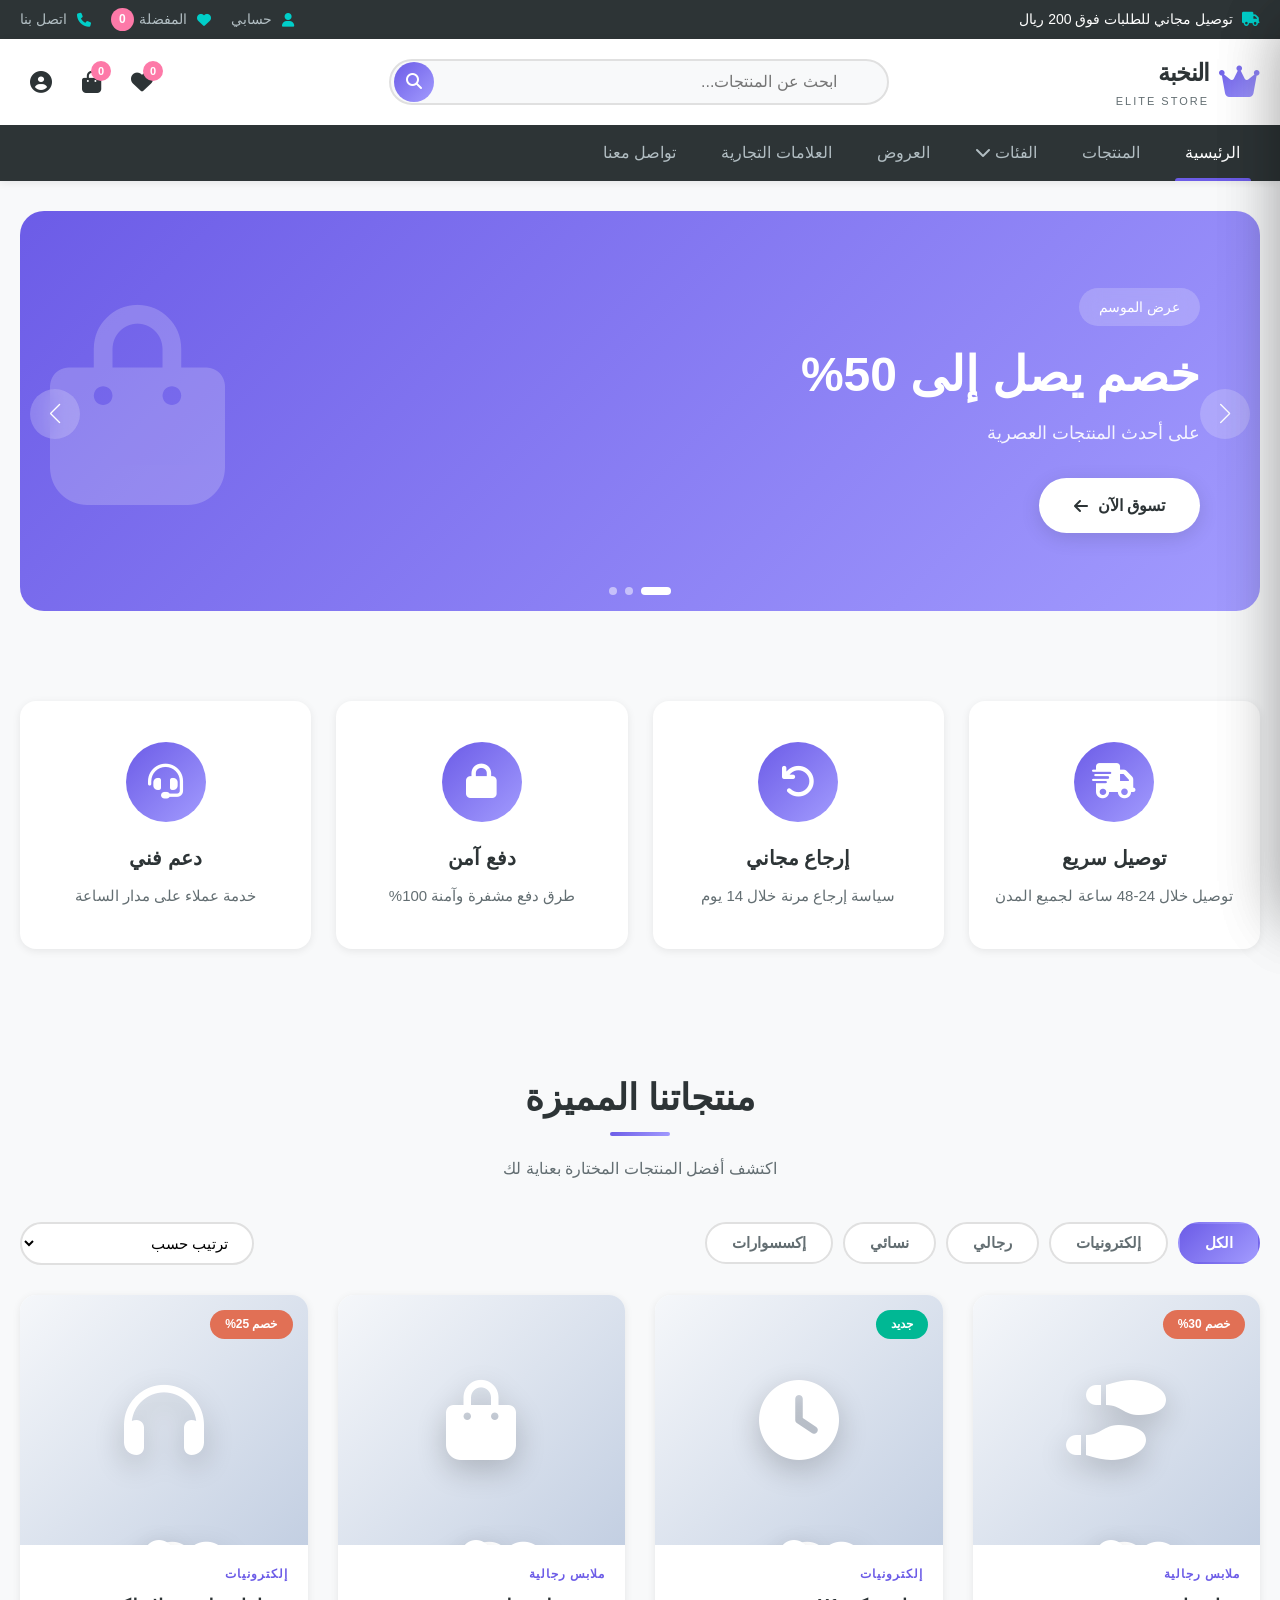
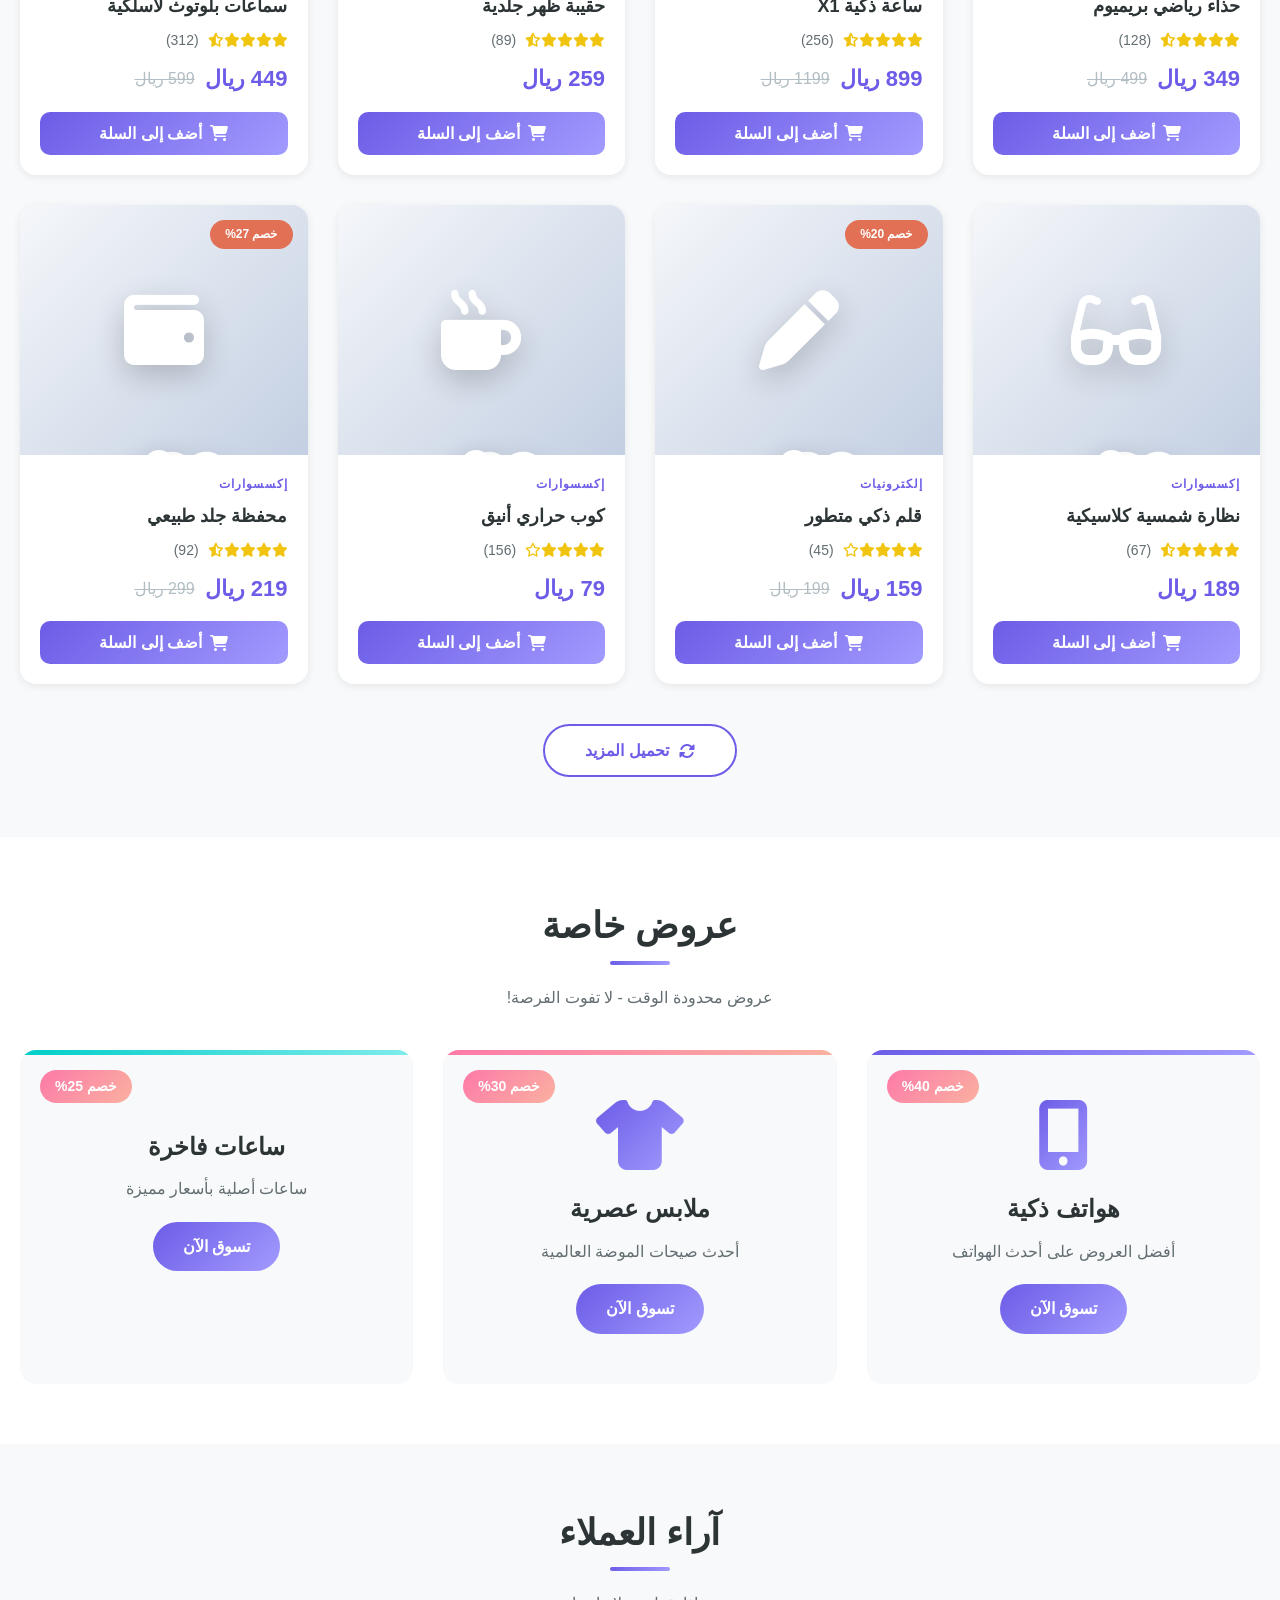
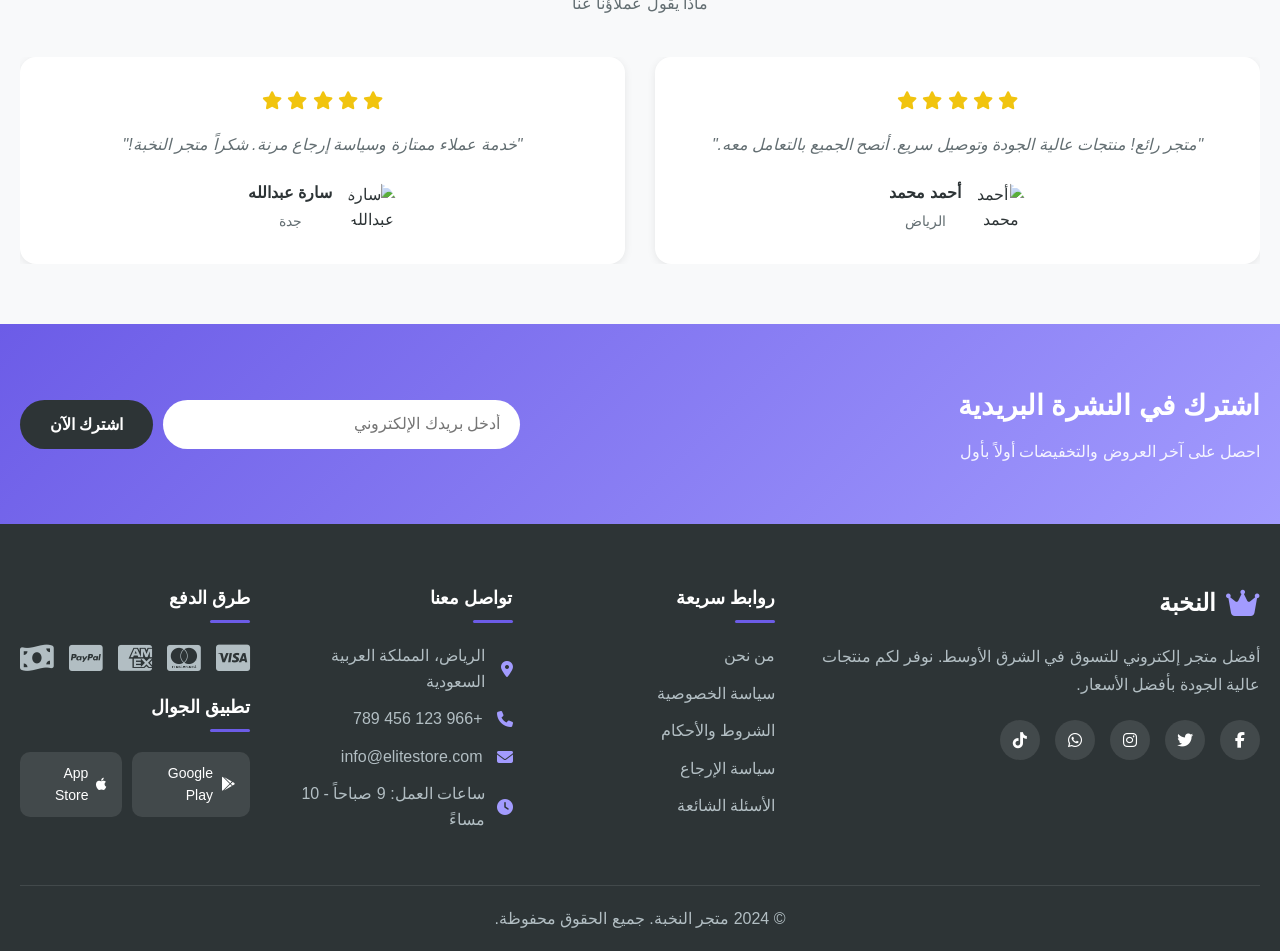
==== commit 46fee228: "Update index.html" ====
--- a/index.html
+++ b/index.html
@@ -76,11 +76,11 @@
                         </button>
                         <div class="user-dropdown" id="userDropdown">
                             <div class="user-info" id="userInfo">
-                                <a href="pages/login.html">تسجيل الدخول</a>
+                                <a href="login.html">تسجيل الدخول</a>
                             </div>
                             <div class="user-links">
-                                <a href="pages/login.html"><i class="fas fa-sign-in-alt"></i> دخول</a>
-                                <a href="pages/register.html"><i class="fas fa-user-plus"></i> تسجيل</a>
+                                <a href="login.html"><i class="fas fa-sign-in-alt"></i> دخول</a>
+                                <a href="register.html"><i class="fas fa-user-plus"></i> تسجيل</a>
                             </div>
                         </div>
                     </div>
